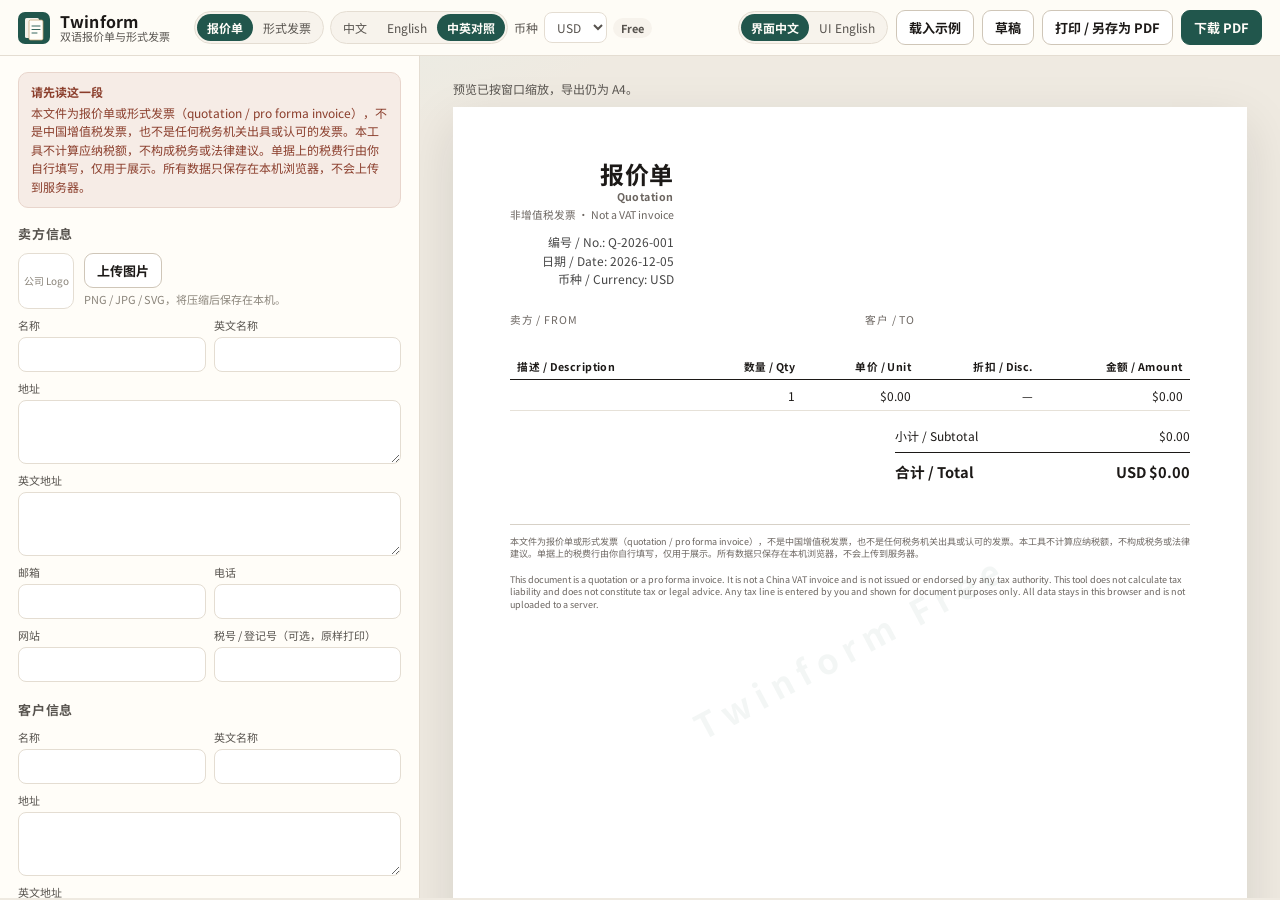
==== index.html @ 204a2084 "Publish Twinform as a static GitHub Pages site. A browser-only bilingual quotation and pro forma inv" ====
<!DOCTYPE html>
<html lang="zh-CN">
  <head>
    <meta charset="UTF-8" />
    <meta name="viewport" content="width=device-width, initial-scale=1" />
    <title>Twinform — 双语报价单 / 形式发票</title>
    <meta
      name="description"
      content="在浏览器里制作中英双语报价单和形式发票，本地生成 PDF。不是增值税发票，不算税。"
    />
    <link rel="icon" href="assets/favicon.svg" type="image/svg+xml" />
    <link rel="stylesheet" href="css/fonts.css" />
    <link rel="stylesheet" href="css/styles.css" />
  </head>
  <body>
    <div id="app"></div>
    <script src="vendor/html2canvas.min.js"></script>
    <script src="vendor/jspdf.umd.min.js"></script>
    <script src="js/app.js"></script>
  </body>
</html>
---- css/fonts.css ----
@font-face {
  font-family: "Twinform Sans";
  src: url("../fonts/NotoSansSC-Regular.woff2") format("woff2");
  font-weight: 400;
  font-style: normal;
  font-display: swap;
}
@font-face {
  font-family: "Twinform Sans";
  src: url("../fonts/NotoSansSC-Bold.woff2") format("woff2");
  font-weight: 700;
  font-style: normal;
  font-display: swap;
}

:root {
  --font-sans: "Twinform Sans", "Noto Sans CJK SC", "Source Han Sans SC",
    "PingFang SC", "Microsoft YaHei", "Noto Sans", sans-serif;
}
---- css/styles.css ----
/* Twinform — editor + A4 sheet */
:root {
  --ink: #1c1917;
  --ink-soft: #57534e;
  --ink-faint: #8a847a;
  --paper: #efeae1;
  --panel: #fffdf8;
  --panel-2: #f7f3ec;
  --line: #e4ddd2;
  --line-strong: #cfc6b8;
  --accent: #21564c;
  --accent-hover: #19443c;
  --accent-soft: #e8f0ee;
  --gold: #c4a574;
  --danger: #8a3d2b;
  --danger-bg: #f6ece6;
  --warn: #8a6a22;
  --shadow: 0 18px 50px rgba(28, 25, 23, 0.12);
  --radius: 12px;
  --ui: var(--font-sans);
}

* { box-sizing: border-box; }
html, body { margin: 0; padding: 0; }
body {
  font-family: var(--ui);
  color: var(--ink);
  background:
    radial-gradient(1200px 500px at 10% -10%, #e4efe9 0%, transparent 50%),
    var(--paper);
  min-height: 100vh;
}

button, input, select, textarea { font-family: inherit; color: inherit; }
button { cursor: pointer; }
button:disabled { cursor: not-allowed; opacity: 0.55; }

.app-header {
  position: sticky; top: 0; z-index: 20;
  display: flex; align-items: center; gap: 16px; flex-wrap: wrap;
  padding: 10px 18px;
  background: rgba(255, 253, 248, 0.92);
  border-bottom: 1px solid var(--line);
  backdrop-filter: blur(10px);
}
.brand { display: flex; align-items: center; gap: 10px; margin-right: 8px; text-decoration: none; color: inherit; }
.brand img { width: 32px; height: 32px; }
.brand-name { font-weight: 700; letter-spacing: 0.01em; line-height: 1.1; }
.brand-name small { display: block; font-weight: 400; color: var(--ink-soft); font-size: 11px; letter-spacing: 0; }

.header-group { display: flex; align-items: center; gap: 6px; flex-wrap: wrap; }
.header-group + .header-group { margin-left: 4px; }
.header-actions { margin-left: auto; display: flex; gap: 8px; flex-wrap: wrap; align-items: center; }

.seg { display: inline-flex; background: var(--panel-2); border: 1px solid var(--line); border-radius: 999px; padding: 2px; }
.seg button {
  border: 0; background: transparent; padding: 5px 10px; border-radius: 999px;
  font-size: 12px; color: var(--ink-soft);
}
.seg button[aria-pressed="true"] { background: var(--accent); color: #fffdf8; font-weight: 700; }

.field-inline { display: flex; align-items: center; gap: 6px; font-size: 12px; color: var(--ink-soft); }
.field-inline select, .field-inline input[type="text"] {
  background: #fff; border: 1px solid var(--line); border-radius: 8px; padding: 5px 8px; font-size: 12px;
}

.btn {
  border: 1px solid var(--line-strong); background: #fff; border-radius: 9px;
  padding: 7px 12px; font-size: 13px; font-weight: 700;
}
.btn:hover:not(:disabled) { border-color: var(--accent); color: var(--accent); }
.btn-primary { background: var(--accent); color: #fffdf8; border-color: var(--accent); }
.btn-primary:hover:not(:disabled) { background: var(--accent-hover); color: #fffdf8; }
.btn-ghost { background: transparent; }
.btn-pro {
  background: #fffdf8; border: 1px dashed var(--gold); color: var(--ink-soft);
  font-weight: 700; padding: 7px 12px; border-radius: 9px; font-size: 13px;
}
.pill {
  font-size: 11px; font-weight: 700; padding: 2px 8px; border-radius: 999px;
  background: var(--accent-soft); color: var(--accent);
}
.pill.free { background: var(--panel-2); color: var(--ink-soft); }

.layout {
  display: grid;
  grid-template-columns: minmax(320px, 420px) minmax(0, 1fr);
  gap: 0;
  min-height: calc(100vh - 58px);
}
.editor {
  border-right: 1px solid var(--line);
  background: var(--panel);
  padding: 16px 18px 48px;
  overflow: auto;
  max-height: calc(100vh - 58px);
}
.preview-pane {
  padding: 24px 16px 48px;
  overflow: auto;
  max-height: calc(100vh - 58px);
  display: flex; flex-direction: column; align-items: center;
}

.disclaimer-banner {
  margin: 0 0 16px;
  padding: 10px 12px;
  background: var(--danger-bg);
  border: 1px solid #e8d5cc;
  border-radius: 10px;
  color: var(--danger);
  font-size: 12px;
  line-height: 1.55;
}
.disclaimer-banner strong { display: block; margin-bottom: 2px; }

.section { margin-bottom: 18px; }
.section h2 {
  margin: 0 0 10px; font-size: 13px; letter-spacing: 0.06em; text-transform: uppercase;
  color: var(--ink-soft); display: flex; justify-content: space-between; align-items: baseline;
}
.grid-2 { display: grid; grid-template-columns: 1fr 1fr; gap: 8px; }
.grid-3 { display: grid; grid-template-columns: 1fr 1fr 1fr; gap: 8px; }
.full { grid-column: 1 / -1; }

label.lbl { display: flex; flex-direction: column; gap: 4px; font-size: 11px; color: var(--ink-soft); }
label.lbl input, label.lbl select, label.lbl textarea {
  border: 1px solid var(--line); border-radius: 8px; padding: 7px 8px; background: #fff; font-size: 13px;
}
label.lbl textarea { min-height: 64px; resize: vertical; }
label.lbl input:focus, label.lbl select:focus, label.lbl textarea:focus {
  outline: 2px solid color-mix(in srgb, var(--accent) 35%, transparent);
  border-color: var(--accent);
}

.logo-row { display: flex; gap: 10px; align-items: center; }
.logo-row img, .logo-placeholder {
  width: 56px; height: 56px; border-radius: 10px; border: 1px solid var(--line); object-fit: contain; background: #fff;
}
.logo-placeholder { display: grid; place-items: center; color: var(--ink-faint); font-size: 10px; text-align: center; }

.items-table { width: 100%; border-collapse: collapse; font-size: 12px; }
.items-table th { text-align: left; font-weight: 400; color: var(--ink-soft); padding: 4px 4px 6px; }
.items-table td { padding: 3px 4px; vertical-align: top; }
.items-table input { width: 100%; border: 1px solid var(--line); border-radius: 6px; padding: 6px; font-size: 12px; background: #fff; }
.items-table .col-qty, .items-table .col-price, .items-table .col-disc { width: 72px; }
.items-table .col-del { width: 28px; }
.icon-btn { border: 0; background: transparent; color: var(--ink-faint); padding: 4px; font-size: 16px; }
.icon-btn:hover { color: var(--danger); }

.pay-block { display: grid; gap: 8px; }
.check { display: flex; align-items: center; gap: 6px; font-size: 13px; }
.check input { accent-color: var(--accent); }

.hint { font-size: 11px; color: var(--ink-faint); margin: 4px 0 0; line-height: 1.45; }
.pro-box {
  border: 1px dashed var(--gold); border-radius: 12px; padding: 12px; background: #fffdf8;
}
.pro-box h3 { margin: 0 0 8px; font-size: 14px; }
.lock { color: var(--ink-faint); font-size: 12px; }

.preview-toolbar {
  width: min(100%, 210mm);
  display: flex; justify-content: space-between; align-items: center;
  margin-bottom: 10px; font-size: 12px; color: var(--ink-soft);
}
.overflow-warn { color: var(--warn); font-weight: 700; }

.preview-scale { transform-origin: top center; }

/* A4 sheet */
.sheet {
  width: 210mm;
  min-height: 297mm;
  background: #fff;
  color: #1c1917;
  padding: 14mm 15mm 14mm;
  position: relative;
  box-shadow: var(--shadow);
  overflow: visible;
}
.sheet * { box-sizing: border-box; }

.sheet-wm {
  position: absolute; inset: 0; pointer-events: none; z-index: 2;
}
.sheet-wm .wm-diag {
  position: absolute; left: 50%; top: 48%;
  transform: translate(-50%, -50%) rotate(-28deg);
  font-size: 26pt; font-weight: 700; letter-spacing: 0.22em;
  color: rgba(33, 86, 76, 0.055); white-space: nowrap;
}
.sheet-wm .wm-foot {
  position: absolute; right: 14mm; bottom: 9mm;
  font-size: 7.5pt; letter-spacing: 0.06em; color: rgba(28, 25, 23, 0.35);
}

.sheet-head { display: flex; justify-content: space-between; gap: 16px; align-items: flex-start; }
.sheet-logo { max-width: 24mm; max-height: 20mm; object-fit: contain; }
.sheet-title { text-align: right; }
.sheet-title h1 { margin: 0; font-size: 18pt; letter-spacing: 0.02em; line-height: 1.2; }
.sheet-title .sub { margin-top: 3px; font-size: 8pt; color: #6b6560; }
.sheet-meta { margin-top: 3mm; text-align: right; font-size: 9pt; color: #444; line-height: 1.55; }

.parties { display: grid; grid-template-columns: 1fr 1fr; gap: 8mm; margin: 6mm 0 5mm; }
.party .k { font-size: 8pt; letter-spacing: 0.08em; text-transform: uppercase; color: #6b6560; margin-bottom: 2mm; }
.party .name { font-weight: 700; font-size: 11pt; }
.party .en { color: #5c5854; font-size: 9pt; font-weight: 400; }
.party .addr { margin-top: 1.5mm; font-size: 9pt; color: #444; white-space: pre-wrap; line-height: 1.45; }

.sheet table { width: 100%; border-collapse: collapse; font-size: 9pt; }
.sheet thead th {
  text-align: left; font-weight: 700; font-size: 8pt; letter-spacing: 0.04em;
  border-bottom: 0.4mm solid #1c1917; padding: 1.5mm 2mm;
}
.sheet td { padding: 1.7mm 2mm; border-bottom: 0.15mm solid #e6e1d8; vertical-align: top; }
.sheet td.num, .sheet th.num { text-align: right; white-space: nowrap; }
.item-en { display: block; color: #6b6560; font-size: 8pt; margin-top: 0.6mm; }

.totals { margin-top: 3mm; margin-left: auto; width: 78mm; font-size: 9pt; }
.totals .row { display: flex; justify-content: space-between; gap: 6mm; padding: 1.2mm 0; }
.totals .row.grand { border-top: 0.4mm solid #1c1917; font-weight: 700; font-size: 11pt; margin-top: 1mm; padding-top: 2mm; }

.pay { margin-top: 5mm; display: grid; grid-template-columns: 1.2fr 1fr; gap: 8mm; }
.pay h3, .notes h3 { margin: 0 0 2mm; font-size: 8pt; letter-spacing: 0.08em; text-transform: uppercase; color: #6b6560; font-weight: 700; }
.pay p, .notes p { margin: 0; font-size: 9pt; line-height: 1.5; white-space: pre-wrap; }

.sheet-disc {
  margin-top: 5mm; padding-top: 2.5mm; border-top: 0.15mm solid #d7d1c7;
  font-size: 6.8pt; color: #6b6560; line-height: 1.4;
}

/* Templates */
.sheet.tpl-classic .sheet-title h1 { font-weight: 700; }
.sheet.tpl-modern { padding-top: 0; padding-left: 0; padding-right: 0; }
.sheet.tpl-modern .modern-bar {
  background: #21564c; color: #fffdf8; padding: 10mm 16mm 8mm;
  display: flex; justify-content: space-between; align-items: flex-start; gap: 16px;
}
.sheet.tpl-modern .modern-bar .sub, .sheet.tpl-modern .modern-bar .sheet-meta { color: rgba(255,253,248,0.8); }
.sheet.tpl-modern .sheet-body { padding: 8mm 16mm 18mm; }
.sheet.tpl-modern thead th { border-bottom-color: #21564c; color: #21564c; }
.sheet.tpl-modern .totals .row.grand { border-top-color: #21564c; color: #21564c; }
.sheet.tpl-minimal .sheet-title h1 { font-weight: 400; letter-spacing: 0.14em; font-size: 16pt; text-transform: uppercase; }
.sheet.tpl-minimal thead th { border-bottom-width: 0.2mm; font-weight: 400; letter-spacing: 0.12em; }
.sheet.tpl-minimal .totals .row.grand { border-top-width: 0.2mm; }

.modal-back {
  position: fixed; inset: 0; background: rgba(28,25,23,0.4); z-index: 40;
  display: flex; align-items: center; justify-content: center; padding: 20px;
}
.modal {
  background: var(--panel); border-radius: 16px; width: min(560px, 100%);
  max-height: min(80vh, 720px); overflow: auto; box-shadow: var(--shadow); padding: 18px 20px;
}
.modal h2 { margin: 0 0 12px; font-size: 16px; }
.draft-list { list-style: none; margin: 0; padding: 0; }
.draft-list li {
  display: flex; align-items: center; gap: 8px; padding: 8px 0; border-bottom: 1px solid var(--line);
  font-size: 13px;
}
.draft-list li span { flex: 1; }
.muted { color: var(--ink-faint); font-size: 12px; }

@media (max-width: 980px) {
  .layout { grid-template-columns: 1fr; }
  .editor, .preview-pane { max-height: none; border-right: 0; }
  .editor { border-bottom: 1px solid var(--line); }
}

@media print {
  body { background: #fff; }
  .app-header, .editor, .preview-toolbar, .modal-back, .disclaimer-banner { display: none !important; }
  .layout, .preview-pane { display: block; max-height: none; padding: 0; overflow: visible; }
  .preview-scale { transform: none !important; }
  .sheet { box-shadow: none; margin: 0; }
}
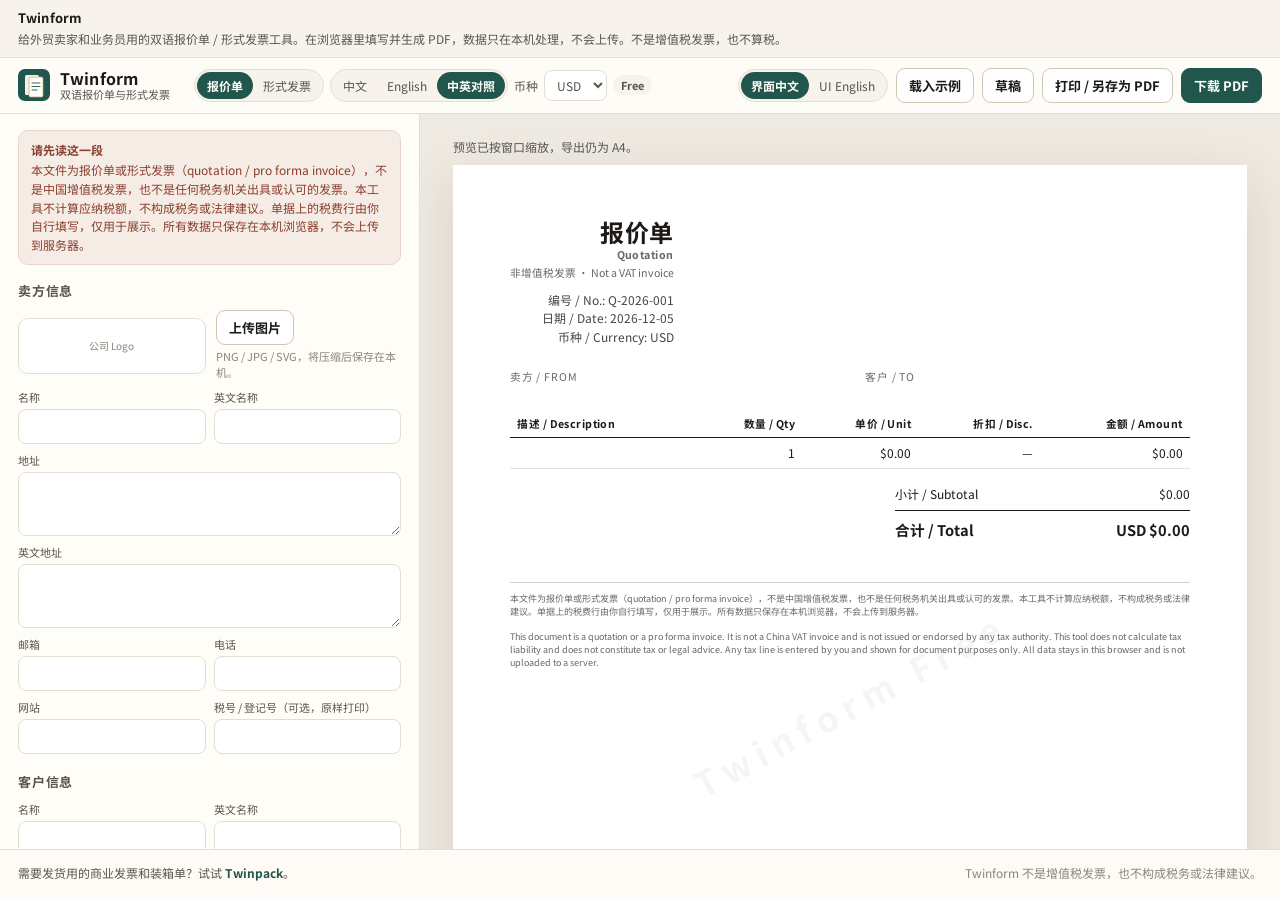
==== commit 196b0874: "Add SEO tags, a static intro, and a sitemap for the tool page." ====
--- a/index.html
+++ b/index.html
@@ -6,16 +6,22 @@
     <title>Twinform — 双语报价单 / 形式发票</title>
     <meta
       name="description"
-      content="在浏览器里制作中英双语报价单和形式发票，本地生成 PDF。不是增值税发票，不算税。"
+      content="在浏览器里为外贸卖家和业务员制作中英双语报价单或形式发票，也可只出中文或只出英文，填好后可本地下载 PDF。数据只在你的电脑上处理，不会上传到服务器。单据上的税费行由你自行填写，仅用于展示。本工具不是增值税发票，也不计算税额，不构成税务或法律建议。"
     />
+    <link rel="canonical" href="https://xiaoyangge1993.github.io/twinform/" />
     <link rel="icon" href="assets/favicon.svg" type="image/svg+xml" />
     <link rel="stylesheet" href="css/fonts.css" />
     <link rel="stylesheet" href="css/styles.css" />
   </head>
   <body>
+    <section class="static-intro">
+      <h1>Twinform</h1>
+      <p>给外贸卖家和业务员用的双语报价单 / 形式发票工具。在浏览器里填写并生成 PDF，数据只在本机处理，不会上传。不是增值税发票，也不算税。</p>
+    </section>
     <div id="app"></div>
     <script src="vendor/html2canvas.min.js"></script>
     <script src="vendor/jspdf.umd.min.js"></script>
+    <script src="js/license.js"></script>
     <script src="js/app.js"></script>
   </body>
 </html>
--- a/css/styles.css
+++ b/css/styles.css
@@ -37,20 +37,33 @@
 
 .app-header {
   position: sticky; top: 0; z-index: 20;
-  display: flex; align-items: center; gap: 16px; flex-wrap: wrap;
+  display: flex; align-items: center; gap: 8px 16px; flex-wrap: wrap;
   padding: 10px 18px;
   background: rgba(255, 253, 248, 0.92);
   border-bottom: 1px solid var(--line);
   backdrop-filter: blur(10px);
+  max-width: 100%;
+  min-width: 0;
 }
 .brand { display: flex; align-items: center; gap: 10px; margin-right: 8px; text-decoration: none; color: inherit; }
 .brand img { width: 32px; height: 32px; }
 .brand-name { font-weight: 700; letter-spacing: 0.01em; line-height: 1.1; }
 .brand-name small { display: block; font-weight: 400; color: var(--ink-soft); font-size: 11px; letter-spacing: 0; }
 
-.header-group { display: flex; align-items: center; gap: 6px; flex-wrap: wrap; }
+.header-group { display: flex; align-items: center; gap: 6px; flex-wrap: wrap; min-width: 0; max-width: 100%; }
 .header-group + .header-group { margin-left: 4px; }
-.header-actions { margin-left: auto; display: flex; gap: 8px; flex-wrap: wrap; align-items: center; }
+.header-actions {
+  margin-left: auto;
+  display: flex; gap: 8px; flex-wrap: wrap; align-items: center;
+  max-width: 100%;
+  flex: 1 1 auto;
+  justify-content: flex-end;
+  /* If the first row hasn't enough room, wrap to a full-width row and let buttons wrap. */
+  min-width: min(100%, 34rem);
+}
+.seg { flex-wrap: wrap; max-width: 100%; }
+.field-inline { min-width: 0; }
+.field-inline select, .field-inline input[type="text"] { min-width: 0; max-width: 100%; }
 
 .seg { display: inline-flex; background: var(--panel-2); border: 1px solid var(--line); border-radius: 999px; padding: 2px; }
 .seg button {
@@ -75,31 +88,84 @@
 .btn-pro {
   background: #fffdf8; border: 1px dashed var(--gold); color: var(--ink-soft);
   font-weight: 700; padding: 7px 12px; border-radius: 9px; font-size: 13px;
-}
+  text-decoration: none; display: inline-block;
+}
+.btn-pro:hover { border-style: solid; color: var(--ink); }
 .pill {
   font-size: 11px; font-weight: 700; padding: 2px 8px; border-radius: 999px;
   background: var(--accent-soft); color: var(--accent);
 }
 .pill.free { background: var(--panel-2); color: var(--ink-soft); }
-
+.pill.pro { background: #f3ead8; color: #6b5428; }
+
+html:has(.app-shell),
+html:has(.app-shell) body,
+html:has(.app-shell) #app {
+  height: 100%;
+  overflow: hidden;
+}
+
+.static-intro {
+  margin: 0;
+  padding: 8px 18px;
+  font-size: 12px;
+  line-height: 1.55;
+  color: var(--ink-soft);
+  background: var(--panel-2);
+  border-bottom: 1px solid var(--line);
+}
+.static-intro h1 {
+  margin: 0 0 2px;
+  font-size: 13px;
+  font-weight: 700;
+  color: var(--ink);
+  letter-spacing: 0.01em;
+}
+.static-intro p { margin: 0; }
+html:has(.app-shell) body {
+  display: flex;
+  flex-direction: column;
+}
+html:has(.app-shell) .static-intro {
+  flex: 0 0 auto;
+}
+html:has(.app-shell) #app {
+  flex: 1 1 auto;
+  height: auto;
+  min-height: 0;
+}
+.app-shell {
+  display: flex;
+  flex-direction: column;
+  height: 100%;
+  min-height: 0;
+  min-width: 0;
+}
+.app-shell .app-header,
+.app-shell .site-footer { flex: 0 0 auto; }
 .layout {
   display: grid;
-  grid-template-columns: minmax(320px, 420px) minmax(0, 1fr);
+  grid-template-columns: minmax(0, 420px) minmax(0, 1fr);
   gap: 0;
-  min-height: calc(100vh - 58px);
-}
+  flex: 1 1 auto;
+  min-height: 0;
+  width: 100%;
+  max-width: 100%;
+}
+.layout > * { min-width: 0; min-height: 0; }
 .editor {
   border-right: 1px solid var(--line);
   background: var(--panel);
   padding: 16px 18px 48px;
   overflow: auto;
-  max-height: calc(100vh - 58px);
+  min-width: 0;
+  max-width: 100%;
 }
 .preview-pane {
   padding: 24px 16px 48px;
   overflow: auto;
-  max-height: calc(100vh - 58px);
   display: flex; flex-direction: column; align-items: center;
+  min-width: 0;
 }
 
 .disclaimer-banner {
@@ -119,9 +185,28 @@
   margin: 0 0 10px; font-size: 13px; letter-spacing: 0.06em; text-transform: uppercase;
   color: var(--ink-soft); display: flex; justify-content: space-between; align-items: baseline;
 }
-.grid-2 { display: grid; grid-template-columns: 1fr 1fr; gap: 8px; }
-.grid-3 { display: grid; grid-template-columns: 1fr 1fr 1fr; gap: 8px; }
+.grid-2, .grid-3, .grid-4 { min-width: 0; max-width: 100%; }
+.grid-2 { display: grid; grid-template-columns: repeat(auto-fit, minmax(min(100%, 150px), 1fr)); gap: 8px; }
+.grid-3 { display: grid; grid-template-columns: repeat(auto-fit, minmax(min(100%, 140px), 1fr)); gap: 8px; }
 .full { grid-column: 1 / -1; }
+.editor .section,
+.editor .item-card,
+.editor .logo-row,
+.editor .pro-box,
+.editor .pay-block,
+.editor label.lbl { min-width: 0; max-width: 100%; }
+.editor .logo-row > div { min-width: 0; flex: 1; }
+.editor input:not([type="checkbox"]):not([type="radio"]),
+.editor select,
+.editor textarea {
+  min-width: 0;
+  width: 100%;
+  max-width: 100%;
+  box-sizing: border-box;
+}
+.editor .items-table { table-layout: fixed; width: 100%; max-width: 100%; }
+.editor .items-table th, .editor .items-table td { min-width: 0; overflow-wrap: anywhere; }
+.section h2 { flex-wrap: wrap; gap: 8px; min-width: 0; }
 
 label.lbl { display: flex; flex-direction: column; gap: 4px; font-size: 11px; color: var(--ink-soft); }
 label.lbl input, label.lbl select, label.lbl textarea {
@@ -149,8 +234,27 @@
 .icon-btn:hover { color: var(--danger); }
 
 .pay-block { display: grid; gap: 8px; }
-.check { display: flex; align-items: center; gap: 6px; font-size: 13px; }
-.check input { accent-color: var(--accent); }
+.check {
+  display: flex;
+  flex-direction: row;
+  flex-wrap: nowrap;
+  align-items: center;
+  justify-content: flex-start;
+  gap: 8px;
+  font-size: 13px;
+  width: max-content;
+  max-width: 100%;
+}
+.check input[type="checkbox"],
+.check input[type="radio"] {
+  width: auto;
+  min-width: auto;
+  max-width: none;
+  flex: 0 0 auto;
+  margin: 0;
+  accent-color: var(--accent);
+}
+.check span { flex: 0 1 auto; min-width: 0; }
 
 .hint { font-size: 11px; color: var(--ink-faint); margin: 4px 0 0; line-height: 1.45; }
 .pro-box {
@@ -158,6 +262,25 @@
 }
 .pro-box h3 { margin: 0 0 8px; font-size: 14px; }
 .lock { color: var(--ink-faint); font-size: 12px; }
+.license-box { margin: 10px 0 4px; }
+.license-label { display: block; font-size: 12px; font-weight: 700; margin-bottom: 6px; }
+.license-input {
+  width: 100%; min-height: 72px; resize: vertical;
+  border: 1px solid var(--line-strong); border-radius: 8px;
+  padding: 8px 10px; font-size: 12px; line-height: 1.45;
+  font-family: ui-monospace, SFMono-Regular, Menlo, Consolas, monospace;
+  background: #fff;
+}
+.license-input:focus { outline: 2px solid var(--accent-soft); border-color: var(--accent); }
+.license-actions { margin-top: 8px; display: flex; gap: 8px; flex-wrap: wrap; }
+.license-status { margin: 8px 0 0; font-size: 12px; line-height: 1.45; }
+.license-status.ok { color: var(--accent); font-weight: 700; }
+.license-status.err { color: var(--danger); font-weight: 700; }
+.purchase-page { max-width: 720px; margin: 0 auto; padding: 32px 20px 64px; }
+.purchase-page h1 { font-size: 28px; margin: 16px 0 8px; }
+.purchase-page h2 { font-size: 16px; margin: 24px 0 8px; }
+.purchase-page p, .purchase-page li { font-size: 15px; line-height: 1.65; color: var(--ink-soft); }
+.purchase-page .back { display: inline-block; margin-top: 8px; }
 
 .preview-toolbar {
   width: min(100%, 210mm);
@@ -263,14 +386,33 @@
 .muted { color: var(--ink-faint); font-size: 12px; }
 
 @media (max-width: 980px) {
-  .layout { grid-template-columns: 1fr; }
-  .editor, .preview-pane { max-height: none; border-right: 0; }
+  .layout { grid-template-columns: 1fr; overflow: auto; }
+  .layout > * { min-height: auto; }
+  .editor, .preview-pane { max-height: none; border-right: 0; overflow: visible; }
   .editor { border-bottom: 1px solid var(--line); }
 }
+
+
+.site-footer {
+  border-top: 1px solid var(--line);
+  padding: 14px 18px 18px;
+  font-size: 12px;
+  color: var(--ink-soft);
+  background: rgba(255, 253, 248, 0.92);
+  display: flex;
+  flex-wrap: wrap;
+  gap: 8px 24px;
+  justify-content: space-between;
+  align-items: baseline;
+  line-height: 1.5;
+}
+.site-footer a { color: var(--accent); font-weight: 700; text-decoration: none; }
+.site-footer a:hover { text-decoration: underline; }
+.site-footer .foot-note { color: var(--ink-faint); max-width: 62ch; }
 
 @media print {
   body { background: #fff; }
-  .app-header, .editor, .preview-toolbar, .modal-back, .disclaimer-banner { display: none !important; }
+  .app-header, .editor, .preview-toolbar, .modal-back, .disclaimer-banner, .site-footer, .static-intro { display: none !important; }
   .layout, .preview-pane { display: block; max-height: none; padding: 0; overflow: visible; }
   .preview-scale { transform: none !important; }
   .sheet { box-shadow: none; margin: 0; }
